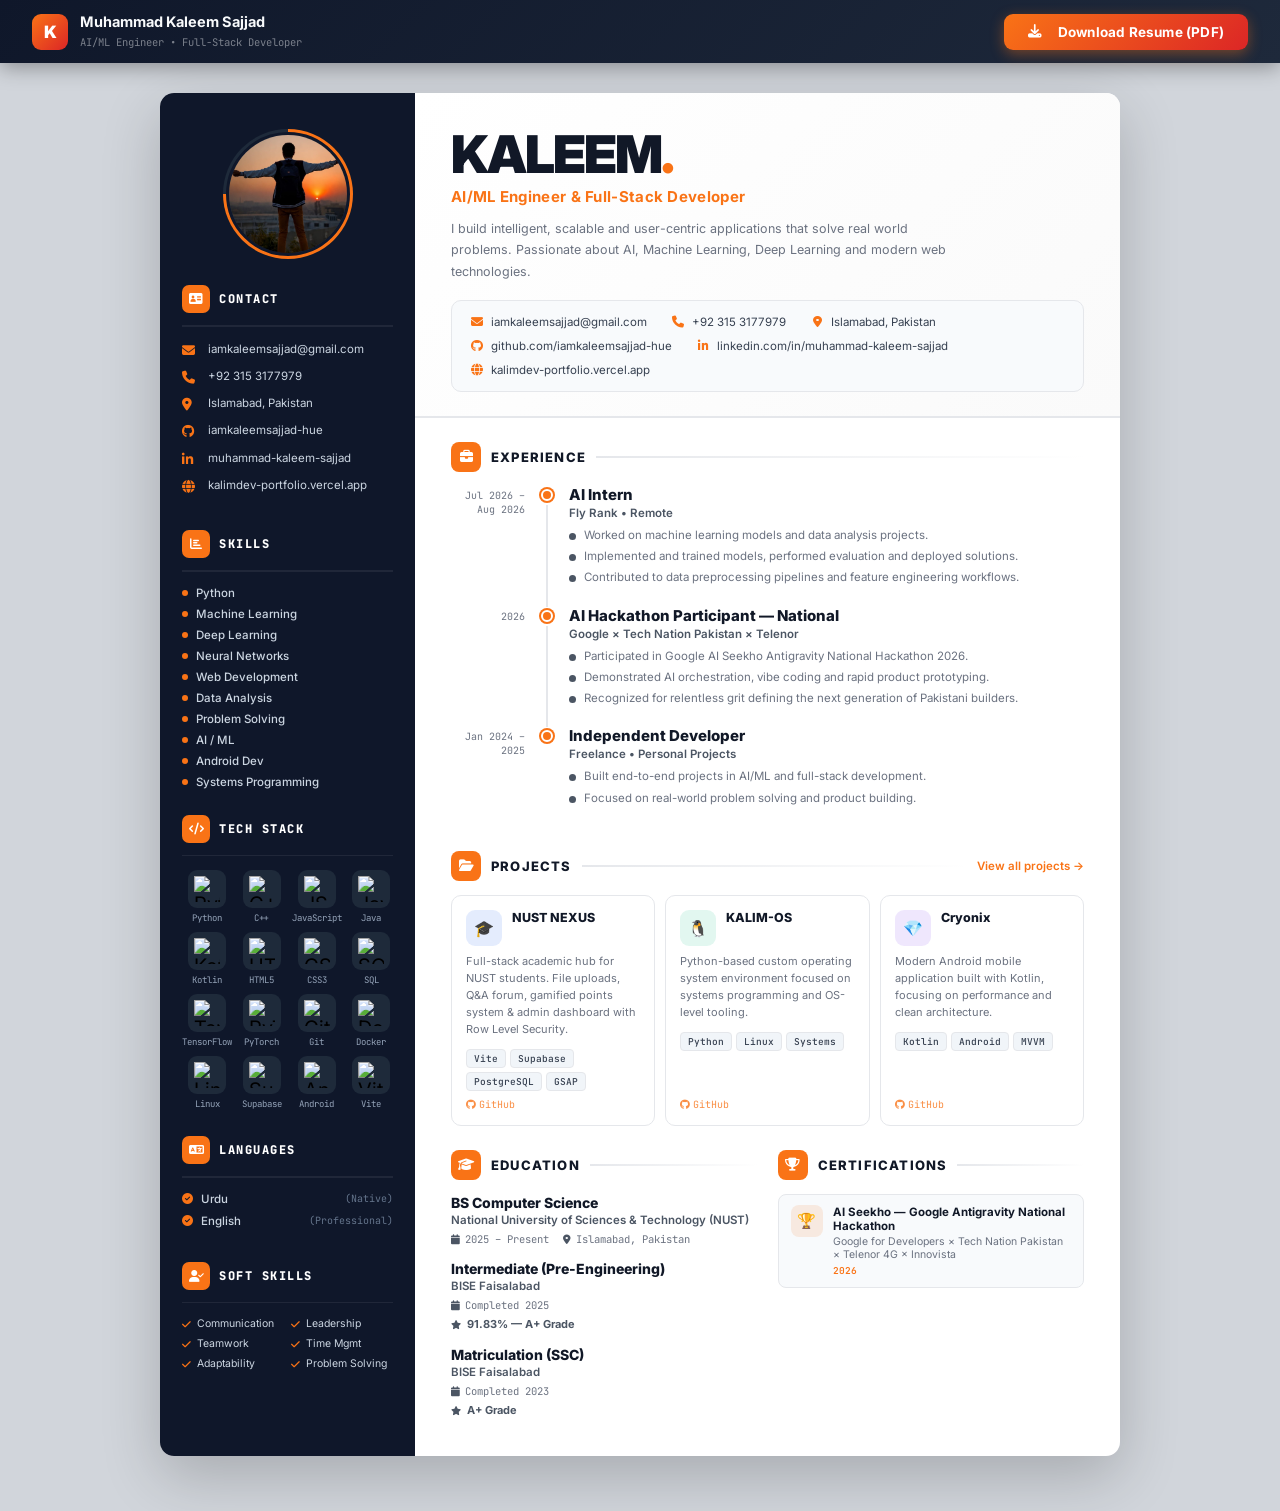
==== resume.html @ e9cd5bc0 "feat: add professional resume page with download, link portfolio buttons to resume.html" ====
<!DOCTYPE html>
<html lang="en">
<head>
  <meta charset="UTF-8"/>
  <meta name="viewport" content="width=device-width,initial-scale=1.0"/>
  <title>Muhammad Kaleem Sajjad — Resume</title>
  <link rel="preconnect" href="https://fonts.googleapis.com"/>
  <link rel="preconnect" href="https://fonts.gstatic.com" crossorigin/>
  <link href="https://fonts.googleapis.com/css2?family=Inter:wght@300;400;500;600;700;800;900&family=JetBrains+Mono:wght@400;500;600&display=swap" rel="stylesheet"/>
  <link rel="stylesheet" href="https://cdnjs.cloudflare.com/ajax/libs/font-awesome/6.5.1/css/all.min.css"/>
  <style>
    :root{
      --orange:#f97316;
      --orange-dark:#ea6c0a;
      --dark:#111827;
      --sidebar:#0f172a;
      --sidebar2:#1e2a3a;
      --white:#ffffff;
      --off:#f8fafc;
      --border:#e5e7eb;
      --text:#374151;
      --muted:#6b7280;
      --light:#9ca3af;
      --fmain:'Inter',sans-serif;
      --fmono:'JetBrains Mono',monospace;
    }
    *,*::before,*::after{box-sizing:border-box;margin:0;padding:0;}
    body{font-family:var(--fmain);background:#d1d5db;min-height:100vh;display:flex;flex-direction:column;align-items:center;}

    /* ── Download Bar ── */
    .dl-bar{
      width:100%;background:linear-gradient(135deg,#0f172a 0%,#1e293b 100%);
      padding:13px 32px;display:flex;align-items:center;justify-content:space-between;
      box-shadow:0 4px 20px rgba(0,0,0,.35);position:sticky;top:0;z-index:200;
    }
    .dl-brand{display:flex;align-items:center;gap:12px;color:#f8fafc;}
    .dl-logo{
      width:36px;height:36px;background:linear-gradient(135deg,var(--orange),#dc2626);
      border-radius:9px;display:flex;align-items:center;justify-content:center;
      font-weight:900;font-size:17px;color:#fff;
    }
    .dl-info span{font-size:14.5px;font-weight:700;display:block;}
    .dl-info small{font-size:10.5px;opacity:.45;font-family:var(--fmono);}
    .btn-dl{
      display:flex;align-items:center;gap:9px;
      background:linear-gradient(135deg,var(--orange),#dc2626);
      color:#fff;border:none;padding:10px 24px;border-radius:9px;font-size:13.5px;
      font-weight:700;font-family:var(--fmain);cursor:pointer;
      box-shadow:0 4px 14px rgba(249,115,22,.4);letter-spacing:.2px;
      transition:all .2s ease;
    }
    .btn-dl:hover{transform:translateY(-2px);box-shadow:0 8px 22px rgba(249,115,22,.5);}

    /* ── Page ── */
    .page{
      width:100%;max-width:960px;margin:30px auto 55px;
      background:var(--white);border-radius:14px;overflow:hidden;
      box-shadow:0 20px 60px rgba(0,0,0,.2);display:flex;min-height:1180px;
    }

    /* ══════════ SIDEBAR ══════════ */
    .sb{
      width:255px;min-width:255px;background:var(--sidebar);
      padding:36px 22px 36px;display:flex;flex-direction:column;gap:26px;
    }

    /* Photo */
    .sb-photo-wrap{display:flex;justify-content:center;}
    .sb-photo-ring{
      width:130px;height:130px;border-radius:50%;padding:3px;
      background:conic-gradient(var(--orange) 0deg 270deg,#1e2a3a 270deg 360deg);
    }
    .sb-photo-inner{
      width:100%;height:100%;border-radius:50%;overflow:hidden;
      background:#1e2a3a;border:3px solid var(--sidebar);
    }
    .sb-photo-inner img{width:100%;height:100%;object-fit:cover;object-position:top center;}

    /* Section header */
    .sb-hdr{
      display:flex;align-items:center;gap:9px;margin-bottom:12px;
    }
    .sb-hdr-icon{
      width:28px;height:28px;background:var(--orange);border-radius:7px;
      display:flex;align-items:center;justify-content:center;
      color:#fff;font-size:12px;flex-shrink:0;
    }
    .sb-hdr-title{
      color:#fff;font-size:12px;font-weight:800;letter-spacing:1.5px;
      text-transform:uppercase;font-family:var(--fmono);
    }
    .sb-divider{height:1.5px;background:rgba(255,255,255,.07);margin-bottom:14px;}

    /* Contact items */
    .sb-ci{display:flex;align-items:flex-start;gap:10px;margin-bottom:10px;}
    .sb-ci-ico{color:var(--orange);font-size:13px;margin-top:1px;width:16px;flex-shrink:0;}
    .sb-ci-text{color:#cbd5e1;font-size:11.5px;line-height:1.5;}
    .sb-ci-text a{color:#cbd5e1;text-decoration:none;}
    .sb-ci-text a:hover{color:var(--orange);}

    /* Skills — plain text, no boxes */
    .sb-skills{display:flex;flex-direction:column;gap:7px;}
    .sb-skill-tag{
      display:flex;align-items:center;gap:8px;
      color:#cbd5e1;font-size:11.5px;font-weight:500;
    }
    .sb-skill-tag::before{
      content:'';
      width:6px;height:6px;border-radius:50%;
      background:var(--orange);flex-shrink:0;
    }

    /* Tech Stack icons */
    .sb-tech-grid{display:grid;grid-template-columns:repeat(4,1fr);gap:8px;}
    .sb-tech-item{display:flex;flex-direction:column;align-items:center;gap:4px;}
    .sb-tech-icon{
      width:38px;height:38px;border-radius:9px;overflow:hidden;
      background:#1e2a3a;display:flex;align-items:center;justify-content:center;font-size:20px;
    }
    .sb-tech-icon img{width:26px;height:26px;object-fit:contain;}
    .sb-tech-label{color:#94a3b8;font-size:9px;font-family:var(--fmono);text-align:center;white-space:nowrap;}

    /* Languages */
    .sb-lang-item{
      display:flex;align-items:center;gap:8px;margin-bottom:8px;
    }
    .sb-lang-check{color:var(--orange);font-size:11px;}
    .sb-lang-name{color:#cbd5e1;font-size:11.5px;font-weight:500;}
    .sb-lang-level{color:#64748b;font-size:10px;margin-left:auto;font-family:var(--fmono);}

    /* Soft skills */
    .sb-soft-grid{display:grid;grid-template-columns:1fr 1fr;gap:7px;}
    .sb-soft-item{display:flex;align-items:center;gap:6px;}
    .sb-soft-check{color:var(--orange);font-size:10px;}
    .sb-soft-label{color:#cbd5e1;font-size:10.5px;}

    /* ══════════ MAIN CONTENT ══════════ */
    .main{flex:1;display:flex;flex-direction:column;padding:0;}

    /* ── Header ── */
    .mhdr{
      padding:36px 36px 24px;border-bottom:2px solid var(--border);
      background:linear-gradient(135deg,#fff 0%,#fafafa 100%);
    }
    .mhdr-name{
      font-size:52px;font-weight:900;color:var(--dark);
      letter-spacing:-2px;line-height:1;text-transform:uppercase;
    }
    .mhdr-name span{color:var(--orange);}
    .mhdr-role{
      font-size:15px;font-weight:700;color:var(--orange);
      margin-top:6px;letter-spacing:.3px;
    }
    .mhdr-bio{
      font-size:12.5px;color:var(--muted);line-height:1.7;
      margin-top:12px;max-width:520px;
    }
    .mhdr-contacts{
      display:flex;flex-wrap:wrap;gap:10px 24px;margin-top:18px;
      padding:14px 18px;background:#f8fafc;border-radius:10px;
      border:1px solid var(--border);
    }
    .mhdr-ci{display:flex;align-items:center;gap:7px;font-size:11.5px;color:var(--text);}
    .mhdr-ci i{color:var(--orange);font-size:12px;width:14px;text-align:center;}
    .mhdr-ci a{color:var(--text);text-decoration:none;}
    .mhdr-ci a:hover{color:var(--orange);}

    /* ── Sections ── */
    .mbody{padding:24px 36px;display:flex;flex-direction:column;gap:24px;}

    /* Section header */
    .sec-hdr{display:flex;align-items:center;gap:10px;margin-bottom:14px;}
    .sec-hdr-icon{
      width:30px;height:30px;background:var(--orange);border-radius:8px;
      display:flex;align-items:center;justify-content:center;color:#fff;font-size:13px;flex-shrink:0;
    }
    .sec-hdr-title{font-size:13px;font-weight:800;color:var(--dark);letter-spacing:1.2px;text-transform:uppercase;}
    .sec-hdr-line{flex:1;height:1.5px;background:linear-gradient(90deg,var(--border),transparent);}

    /* ── Experience Timeline ── */
    .timeline{display:flex;flex-direction:column;gap:0;position:relative;}
    .tl-item{display:flex;gap:0;position:relative;}
    .tl-left{
      width:90px;min-width:90px;text-align:right;padding-right:16px;
      font-size:10px;color:var(--muted);font-family:var(--fmono);line-height:1.4;
      padding-top:3px;
    }
    .tl-center{display:flex;flex-direction:column;align-items:center;padding-right:16px;}
    .tl-dot{
      width:12px;height:12px;border-radius:50%;background:var(--orange);
      border:2px solid #fff;box-shadow:0 0 0 2px var(--orange);flex-shrink:0;margin-top:3px;
    }
    .tl-line{flex:1;width:2px;background:#e5e7eb;margin-top:4px;}
    .tl-item:last-child .tl-line{display:none;}
    .tl-right{flex:1;padding-bottom:20px;}
    .tl-role{font-size:15px;font-weight:800;color:var(--dark);line-height:1.2;}
    .tl-company{font-size:11.5px;font-weight:600;color:#4b5563;margin-top:2px;}
    .tl-bullets{list-style:none;margin-top:7px;display:flex;flex-direction:column;gap:4px;}
    .tl-bullets li{
      font-size:11.5px;color:var(--muted);padding-left:15px;position:relative;line-height:1.5;
    }
    .tl-bullets li::before{
      content:'';position:absolute;left:0;top:6px;
      width:7px;height:7px;border-radius:50%;background:#4b5563;
    }

    /* ── Projects ── */
    .proj-grid{display:grid;grid-template-columns:repeat(3,1fr);gap:10px;}
    .proj-card{
      border:1px solid var(--border);border-radius:10px;padding:14px;
      display:flex;flex-direction:column;gap:7px;
      transition:border-color .2s,box-shadow .2s;
    }
    .proj-card:hover{border-color:var(--orange);box-shadow:0 4px 16px rgba(249,115,22,.12);}
    .proj-card-top{display:flex;align-items:flex-start;gap:10px;}
    .proj-icon{
      width:36px;height:36px;border-radius:9px;
      display:flex;align-items:center;justify-content:center;
      font-size:16px;flex-shrink:0;
    }
    .proj-name{font-size:12.5px;font-weight:800;color:var(--dark);line-height:1.3;}
    .proj-desc{font-size:11px;color:var(--muted);line-height:1.55;}
    .proj-stk{display:flex;flex-wrap:wrap;gap:4px;margin-top:4px;}
    .proj-tag{
      font-size:9.5px;padding:2px 7px;border-radius:4px;
      font-family:var(--fmono);font-weight:500;
      background:#f1f5f9;color:var(--text);border:1px solid var(--border);
    }
    .proj-link{
      font-size:10px;color:var(--orange);text-decoration:none;
      font-family:var(--fmono);display:flex;align-items:center;gap:3px;
      margin-top:auto;opacity:.8;
    }
    .proj-link:hover{opacity:1;}

    /* ── Bottom two columns ── */
    .bottom-cols{display:grid;grid-template-columns:1fr 1fr;gap:20px;}

    /* Education */
    .edu-item{margin-bottom:14px;}
    .edu-deg{font-size:14px;font-weight:800;color:var(--dark);}
    .edu-school{font-size:11.5px;font-weight:600;color:#4b5563;margin-top:2px;}
    .edu-meta{display:flex;align-items:center;gap:14px;margin-top:5px;}
    .edu-meta-item{display:flex;align-items:center;gap:5px;font-size:10.5px;color:var(--muted);font-family:var(--fmono);}
    .edu-meta-item i{font-size:10px;color:#4b5563;}
    .edu-grade{
      display:inline-flex;align-items:center;gap:6px;
      color:#4b5563;font-size:11px;font-weight:700;margin-top:5px;
    }

    /* Certifications */
    .cert-item{
      display:flex;align-items:flex-start;gap:10px;margin-bottom:12px;
      padding:10px 12px;background:var(--off);border-radius:8px;
      border:1px solid var(--border);
    }
    .cert-icon{
      width:32px;height:32px;border-radius:8px;
      display:flex;align-items:center;justify-content:center;
      font-size:15px;flex-shrink:0;
    }
    .cert-title{font-size:11.5px;font-weight:700;color:var(--dark);}
    .cert-issuer{font-size:10.5px;color:var(--muted);margin-top:2px;}
    .cert-year{font-size:9.5px;color:var(--orange);font-family:var(--fmono);font-weight:600;margin-top:3px;}

    /* ── View All link ── */
    .view-all{
      font-size:11.5px;color:var(--orange);text-decoration:none;
      font-weight:600;display:flex;align-items:center;gap:5px;
      margin-left:auto;
    }
    .view-all:hover{text-decoration:underline;}

    /* ── Print ── */
    @media print{
      @page{size:A4;margin:0;}
      body{background:#fff;-webkit-print-color-adjust:exact;print-color-adjust:exact;}
      .dl-bar{display:none!important;}
      .page{margin:0;border-radius:0;box-shadow:none;max-width:100%;width:100%;min-height:100vh;}
    }

    /* ── Responsive ── */
    @media(max-width:720px){
      .page{flex-direction:column;margin:0;border-radius:0;}
      .sb{width:100%;min-width:0;}
      .proj-grid{grid-template-columns:1fr;}
      .bottom-cols{grid-template-columns:1fr;}
      .mhdr-name{font-size:36px;}
    }
  </style>
</head>
<body>

<!-- Download Bar -->
<div class="dl-bar">
  <div class="dl-brand">
    <div class="dl-logo">K</div>
    <div class="dl-info">
      <span>Muhammad Kaleem Sajjad</span>
      <small>AI/ML Engineer &bull; Full-Stack Developer</small>
    </div>
  </div>
  <button class="btn-dl" onclick="window.print()">
    <i class="fa-solid fa-download"></i>&nbsp; Download Resume (PDF)
  </button>
</div>

<!-- Resume Page -->
<div class="page">

  <!-- ══════════ SIDEBAR ══════════ -->
  <aside class="sb">

    <!-- Photo -->
    <div class="sb-photo-wrap">
      <div class="sb-photo-ring">
        <div class="sb-photo-inner">
          <img src="resume pic.jpeg" alt="Muhammad Kaleem Sajjad"
            onerror="this.style.display='none';" />
        </div>
      </div>
    </div>

    <!-- Contact -->
    <div>
      <div class="sb-hdr">
        <div class="sb-hdr-icon"><i class="fa-solid fa-address-card"></i></div>
        <div class="sb-hdr-title">Contact</div>
      </div>
      <div class="sb-divider"></div>
      <div class="sb-ci">
        <div class="sb-ci-ico"><i class="fa-solid fa-envelope"></i></div>
        <div class="sb-ci-text"><a href="mailto:iamkaleemsajjad@gmail.com">iamkaleemsajjad@gmail.com</a></div>
      </div>
      <div class="sb-ci">
        <div class="sb-ci-ico"><i class="fa-solid fa-phone"></i></div>
        <div class="sb-ci-text">+92 315 3177979</div>
      </div>
      <div class="sb-ci">
        <div class="sb-ci-ico"><i class="fa-solid fa-location-dot"></i></div>
        <div class="sb-ci-text">Islamabad, Pakistan</div>
      </div>
      <div class="sb-ci">
        <div class="sb-ci-ico"><i class="fa-brands fa-github"></i></div>
        <div class="sb-ci-text"><a href="https://github.com/iamkaleemsajjad-hue" target="_blank">iamkaleemsajjad-hue</a></div>
      </div>
      <div class="sb-ci">
        <div class="sb-ci-ico"><i class="fa-brands fa-linkedin-in"></i></div>
        <div class="sb-ci-text"><a href="https://www.linkedin.com/in/muhammad-kaleem-sajjad-42b175386" target="_blank">muhammad-kaleem-sajjad</a></div>
      </div>
      <div class="sb-ci">
        <div class="sb-ci-ico"><i class="fa-solid fa-globe"></i></div>
        <div class="sb-ci-text"><a href="https://kalimdev-portfolio.vercel.app/" target="_blank">kalimdev-portfolio.vercel.app</a></div>
      </div>
    </div>

    <!-- Skills -->
    <div>
      <div class="sb-hdr">
        <div class="sb-hdr-icon"><i class="fa-solid fa-chart-bar"></i></div>
        <div class="sb-hdr-title">Skills</div>
      </div>
      <div class="sb-divider"></div>
      <div class="sb-skills">
        <span class="sb-skill-tag">Python</span>
        <span class="sb-skill-tag">Machine Learning</span>
        <span class="sb-skill-tag">Deep Learning</span>
        <span class="sb-skill-tag">Neural Networks</span>
        <span class="sb-skill-tag">Web Development</span>
        <span class="sb-skill-tag">Data Analysis</span>
        <span class="sb-skill-tag">Problem Solving</span>
        <span class="sb-skill-tag">AI / ML</span>
        <span class="sb-skill-tag">Android Dev</span>
        <span class="sb-skill-tag">Systems Programming</span>
      </div>
    </div>

    <!-- Tech Stack -->
    <div>
      <div class="sb-hdr">
        <div class="sb-hdr-icon"><i class="fa-solid fa-code"></i></div>
        <div class="sb-hdr-title">Tech Stack</div>
      </div>
      <div class="sb-divider"></div>
      <div class="sb-tech-grid">
        <div class="sb-tech-item">
          <div class="sb-tech-icon"><img src="https://cdn.jsdelivr.net/gh/devicons/devicon/icons/python/python-original.svg" alt="Python"/></div>
          <div class="sb-tech-label">Python</div>
        </div>
        <div class="sb-tech-item">
          <div class="sb-tech-icon"><img src="https://cdn.jsdelivr.net/gh/devicons/devicon/icons/cplusplus/cplusplus-original.svg" alt="C++"/></div>
          <div class="sb-tech-label">C++</div>
        </div>
        <div class="sb-tech-item">
          <div class="sb-tech-icon"><img src="https://cdn.jsdelivr.net/gh/devicons/devicon/icons/javascript/javascript-original.svg" alt="JS"/></div>
          <div class="sb-tech-label">JavaScript</div>
        </div>
        <div class="sb-tech-item">
          <div class="sb-tech-icon"><img src="https://cdn.jsdelivr.net/gh/devicons/devicon/icons/java/java-original.svg" alt="Java"/></div>
          <div class="sb-tech-label">Java</div>
        </div>
        <div class="sb-tech-item">
          <div class="sb-tech-icon"><img src="https://cdn.jsdelivr.net/gh/devicons/devicon/icons/kotlin/kotlin-original.svg" alt="Kotlin"/></div>
          <div class="sb-tech-label">Kotlin</div>
        </div>
        <div class="sb-tech-item">
          <div class="sb-tech-icon"><img src="https://cdn.jsdelivr.net/gh/devicons/devicon/icons/html5/html5-original.svg" alt="HTML5"/></div>
          <div class="sb-tech-label">HTML5</div>
        </div>
        <div class="sb-tech-item">
          <div class="sb-tech-icon"><img src="https://cdn.jsdelivr.net/gh/devicons/devicon/icons/css3/css3-original.svg" alt="CSS3"/></div>
          <div class="sb-tech-label">CSS3</div>
        </div>
        <div class="sb-tech-item">
          <div class="sb-tech-icon"><img src="https://cdn.jsdelivr.net/gh/devicons/devicon/icons/postgresql/postgresql-original.svg" alt="SQL"/></div>
          <div class="sb-tech-label">SQL</div>
        </div>
        <div class="sb-tech-item">
          <div class="sb-tech-icon"><img src="https://cdn.jsdelivr.net/gh/devicons/devicon/icons/tensorflow/tensorflow-original.svg" alt="TensorFlow"/></div>
          <div class="sb-tech-label">TensorFlow</div>
        </div>
        <div class="sb-tech-item">
          <div class="sb-tech-icon"><img src="https://cdn.jsdelivr.net/gh/devicons/devicon/icons/pytorch/pytorch-original.svg" alt="PyTorch"/></div>
          <div class="sb-tech-label">PyTorch</div>
        </div>
        <div class="sb-tech-item">
          <div class="sb-tech-icon"><img src="https://cdn.jsdelivr.net/gh/devicons/devicon/icons/git/git-original.svg" alt="Git"/></div>
          <div class="sb-tech-label">Git</div>
        </div>
        <div class="sb-tech-item">
          <div class="sb-tech-icon"><img src="https://cdn.jsdelivr.net/gh/devicons/devicon/icons/docker/docker-original.svg" alt="Docker"/></div>
          <div class="sb-tech-label">Docker</div>
        </div>
        <div class="sb-tech-item">
          <div class="sb-tech-icon"><img src="https://cdn.jsdelivr.net/gh/devicons/devicon/icons/linux/linux-original.svg" alt="Linux"/></div>
          <div class="sb-tech-label">Linux</div>
        </div>
        <div class="sb-tech-item">
          <div class="sb-tech-icon"><img src="https://cdn.jsdelivr.net/gh/devicons/devicon/icons/supabase/supabase-original.svg" alt="Supabase"/></div>
          <div class="sb-tech-label">Supabase</div>
        </div>
        <div class="sb-tech-item">
          <div class="sb-tech-icon"><img src="https://cdn.jsdelivr.net/gh/devicons/devicon/icons/android/android-original.svg" alt="Android"/></div>
          <div class="sb-tech-label">Android</div>
        </div>
        <div class="sb-tech-item">
          <div class="sb-tech-icon"><img src="https://cdn.jsdelivr.net/gh/devicons/devicon/icons/vitejs/vitejs-original.svg" alt="Vite"/></div>
          <div class="sb-tech-label">Vite</div>
        </div>
      </div>
    </div>

    <!-- Languages -->
    <div>
      <div class="sb-hdr">
        <div class="sb-hdr-icon"><i class="fa-solid fa-language"></i></div>
        <div class="sb-hdr-title">Languages</div>
      </div>
      <div class="sb-divider"></div>
      <div class="sb-lang-item">
        <span class="sb-lang-check"><i class="fa-solid fa-circle-check"></i></span>
        <span class="sb-lang-name">Urdu</span>
        <span class="sb-lang-level">(Native)</span>
      </div>
      <div class="sb-lang-item">
        <span class="sb-lang-check"><i class="fa-solid fa-circle-check"></i></span>
        <span class="sb-lang-name">English</span>
        <span class="sb-lang-level">(Professional)</span>
      </div>
    </div>

    <!-- Soft Skills -->
    <div>
      <div class="sb-hdr">
        <div class="sb-hdr-icon"><i class="fa-solid fa-user-check"></i></div>
        <div class="sb-hdr-title">Soft Skills</div>
      </div>
      <div class="sb-divider"></div>
      <div class="sb-soft-grid">
        <div class="sb-soft-item">
          <span class="sb-soft-check"><i class="fa-solid fa-check"></i></span>
          <span class="sb-soft-label">Communication</span>
        </div>
        <div class="sb-soft-item">
          <span class="sb-soft-check"><i class="fa-solid fa-check"></i></span>
          <span class="sb-soft-label">Leadership</span>
        </div>
        <div class="sb-soft-item">
          <span class="sb-soft-check"><i class="fa-solid fa-check"></i></span>
          <span class="sb-soft-label">Teamwork</span>
        </div>
        <div class="sb-soft-item">
          <span class="sb-soft-check"><i class="fa-solid fa-check"></i></span>
          <span class="sb-soft-label">Time Mgmt</span>
        </div>
        <div class="sb-soft-item">
          <span class="sb-soft-check"><i class="fa-solid fa-check"></i></span>
          <span class="sb-soft-label">Adaptability</span>
        </div>
        <div class="sb-soft-item">
          <span class="sb-soft-check"><i class="fa-solid fa-check"></i></span>
          <span class="sb-soft-label">Problem Solving</span>
        </div>
      </div>
    </div>

  </aside>

  <!-- ══════════ MAIN CONTENT ══════════ -->
  <main class="main">

    <!-- Header -->
    <div class="mhdr">
      <div class="mhdr-name">KALEEM<span>.</span></div>
      <div class="mhdr-role">AI/ML Engineer &amp; Full-Stack Developer</div>
      <p class="mhdr-bio">
        I build intelligent, scalable and user-centric applications that solve real world problems.
        Passionate about AI, Machine Learning, Deep Learning and modern web technologies.
      </p>
      <div class="mhdr-contacts">
        <div class="mhdr-ci"><i class="fa-solid fa-envelope"></i><a href="mailto:iamkaleemsajjad@gmail.com">iamkaleemsajjad@gmail.com</a></div>
        <div class="mhdr-ci"><i class="fa-solid fa-phone"></i><span>+92 315 3177979</span></div>
        <div class="mhdr-ci"><i class="fa-solid fa-location-dot"></i><span>Islamabad, Pakistan</span></div>
        <div class="mhdr-ci"><i class="fa-brands fa-github"></i><a href="https://github.com/iamkaleemsajjad-hue" target="_blank">github.com/iamkaleemsajjad-hue</a></div>
        <div class="mhdr-ci"><i class="fa-brands fa-linkedin-in"></i><a href="https://www.linkedin.com/in/muhammad-kaleem-sajjad-42b175386" target="_blank">linkedin.com/in/muhammad-kaleem-sajjad</a></div>
        <div class="mhdr-ci"><i class="fa-solid fa-globe"></i><a href="https://kalimdev-portfolio.vercel.app/" target="_blank">kalimdev-portfolio.vercel.app</a></div>
      </div>
    </div>

    <!-- Body -->
    <div class="mbody">

      <!-- Experience -->
      <div>
        <div class="sec-hdr">
          <div class="sec-hdr-icon"><i class="fa-solid fa-briefcase"></i></div>
          <div class="sec-hdr-title">Experience</div>
          <div class="sec-hdr-line"></div>
        </div>

        <div class="timeline">

          <!-- Fly Rank -->
          <div class="tl-item">
            <div class="tl-left">Jul 2026&nbsp;&ndash;<br>Aug 2026</div>
            <div class="tl-center">
              <div class="tl-dot"></div>
              <div class="tl-line"></div>
            </div>
            <div class="tl-right">
              <div class="tl-role">AI Intern</div>
              <div class="tl-company">Fly Rank &bull; Remote</div>
              <ul class="tl-bullets">
                <li>Worked on machine learning models and data analysis projects.</li>
                <li>Implemented and trained models, performed evaluation and deployed solutions.</li>
                <li>Contributed to data preprocessing pipelines and feature engineering workflows.</li>
              </ul>
            </div>
          </div>

          <!-- Google Hackathon -->
          <div class="tl-item">
            <div class="tl-left">2026</div>
            <div class="tl-center">
              <div class="tl-dot"></div>
              <div class="tl-line"></div>
            </div>
            <div class="tl-right">
              <div class="tl-role">AI Hackathon Participant &mdash; National</div>
              <div class="tl-company">Google &times; Tech Nation Pakistan &times; Telenor</div>
              <ul class="tl-bullets">
                <li>Participated in Google AI Seekho Antigravity National Hackathon 2026.</li>
                <li>Demonstrated AI orchestration, vibe coding and rapid product prototyping.</li>
                <li>Recognized for relentless grit defining the next generation of Pakistani builders.</li>
              </ul>
            </div>
          </div>

          <!-- Independent Developer -->
          <div class="tl-item">
            <div class="tl-left">Jan 2024&nbsp;&ndash;<br>2025</div>
            <div class="tl-center">
              <div class="tl-dot"></div>
              <div class="tl-line"></div>
            </div>
            <div class="tl-right">
              <div class="tl-role">Independent Developer</div>
              <div class="tl-company">Freelance &bull; Personal Projects</div>
              <ul class="tl-bullets">
                <li>Built end-to-end projects in AI/ML and full-stack development.</li>
                <li>Focused on real-world problem solving and product building.</li>
              </ul>
            </div>
          </div>

        </div>
      </div>

      <!-- Projects -->
      <div>
        <div class="sec-hdr">
          <div class="sec-hdr-icon"><i class="fa-solid fa-folder-open"></i></div>
          <div class="sec-hdr-title">Projects</div>
          <div class="sec-hdr-line"></div>
          <a href="https://github.com/iamkaleemsajjad-hue" target="_blank" class="view-all">View all projects &rarr;</a>
        </div>

        <div class="proj-grid">

          <div class="proj-card">
            <div class="proj-card-top">
              <div class="proj-icon" style="background:rgba(37,99,235,.12);color:#2563eb;">&#127891;</div>
              <div class="proj-name">NUST NEXUS</div>
            </div>
            <div class="proj-desc">Full-stack academic hub for NUST students. File uploads, Q&amp;A forum, gamified points system &amp; admin dashboard with Row Level Security.</div>
            <div class="proj-stk">
              <span class="proj-tag">Vite</span><span class="proj-tag">Supabase</span><span class="proj-tag">PostgreSQL</span><span class="proj-tag">GSAP</span>
            </div>
            <a href="https://github.com/iamkaleemsajjad-hue/NUST-NEXUS" target="_blank" class="proj-link"><i class="fa-brands fa-github"></i> GitHub</a>
          </div>

          <div class="proj-card">
            <div class="proj-card-top">
              <div class="proj-icon" style="background:rgba(16,185,129,.12);color:#10b981;">&#128039;</div>
              <div class="proj-name">KALIM-OS</div>
            </div>
            <div class="proj-desc">Python-based custom operating system environment focused on systems programming and OS-level tooling.</div>
            <div class="proj-stk">
              <span class="proj-tag">Python</span><span class="proj-tag">Linux</span><span class="proj-tag">Systems</span>
            </div>
            <a href="https://github.com/iamkaleemsajjad-hue/KALIM-OS" target="_blank" class="proj-link"><i class="fa-brands fa-github"></i> GitHub</a>
          </div>

          <div class="proj-card">
            <div class="proj-card-top">
              <div class="proj-icon" style="background:rgba(124,58,237,.12);color:#7c3aed;">&#128142;</div>
              <div class="proj-name">Cryonix</div>
            </div>
            <div class="proj-desc">Modern Android mobile application built with Kotlin, focusing on performance and clean architecture.</div>
            <div class="proj-stk">
              <span class="proj-tag">Kotlin</span><span class="proj-tag">Android</span><span class="proj-tag">MVVM</span>
            </div>
            <a href="https://github.com/iamkaleemsajjad-hue/cryonix" target="_blank" class="proj-link"><i class="fa-brands fa-github"></i> GitHub</a>
          </div>

        </div>
      </div>

      <!-- Education + Certifications -->
      <div class="bottom-cols">

        <!-- Education -->
        <div>
          <div class="sec-hdr">
            <div class="sec-hdr-icon"><i class="fa-solid fa-graduation-cap"></i></div>
            <div class="sec-hdr-title">Education</div>
            <div class="sec-hdr-line"></div>
          </div>

          <div class="edu-item">
            <div class="edu-deg">BS Computer Science</div>
            <div class="edu-school">National University of Sciences &amp; Technology (NUST)</div>
            <div class="edu-meta">
              <div class="edu-meta-item"><i class="fa-solid fa-calendar"></i> 2025 &ndash; Present</div>
              <div class="edu-meta-item"><i class="fa-solid fa-location-dot"></i> Islamabad, Pakistan</div>
            </div>
          </div>

          <div class="edu-item">
            <div class="edu-deg">Intermediate (Pre-Engineering)</div>
            <div class="edu-school">BISE Faisalabad</div>
            <div class="edu-meta">
              <div class="edu-meta-item"><i class="fa-solid fa-calendar"></i> Completed 2025</div>
            </div>
            <div class="edu-grade"><i class="fa-solid fa-star" style="font-size:9px;"></i> 91.83% &mdash; A+ Grade</div>
          </div>

          <div class="edu-item">
            <div class="edu-deg">Matriculation (SSC)</div>
            <div class="edu-school">BISE Faisalabad</div>
            <div class="edu-meta">
              <div class="edu-meta-item"><i class="fa-solid fa-calendar"></i> Completed 2023</div>
            </div>
            <div class="edu-grade"><i class="fa-solid fa-star" style="font-size:9px;"></i> A+ Grade</div>
          </div>
        </div>

        <!-- Certifications -->
        <div>
          <div class="sec-hdr">
            <div class="sec-hdr-icon"><i class="fa-solid fa-trophy"></i></div>
            <div class="sec-hdr-title">Certifications</div>
            <div class="sec-hdr-line"></div>
          </div>

          <div class="cert-item">
            <div class="cert-icon" style="background:rgba(249,115,22,.12);color:var(--orange);">&#127942;</div>
            <div>
              <div class="cert-title">AI Seekho &mdash; Google Antigravity National Hackathon</div>
              <div class="cert-issuer">Google for Developers &times; Tech Nation Pakistan &times; Telenor 4G &times; Innovista</div>
              <div class="cert-year">2026</div>
            </div>
          </div>

        </div>

      </div>

    </div>
  </main>

</div>
</body>
</html>
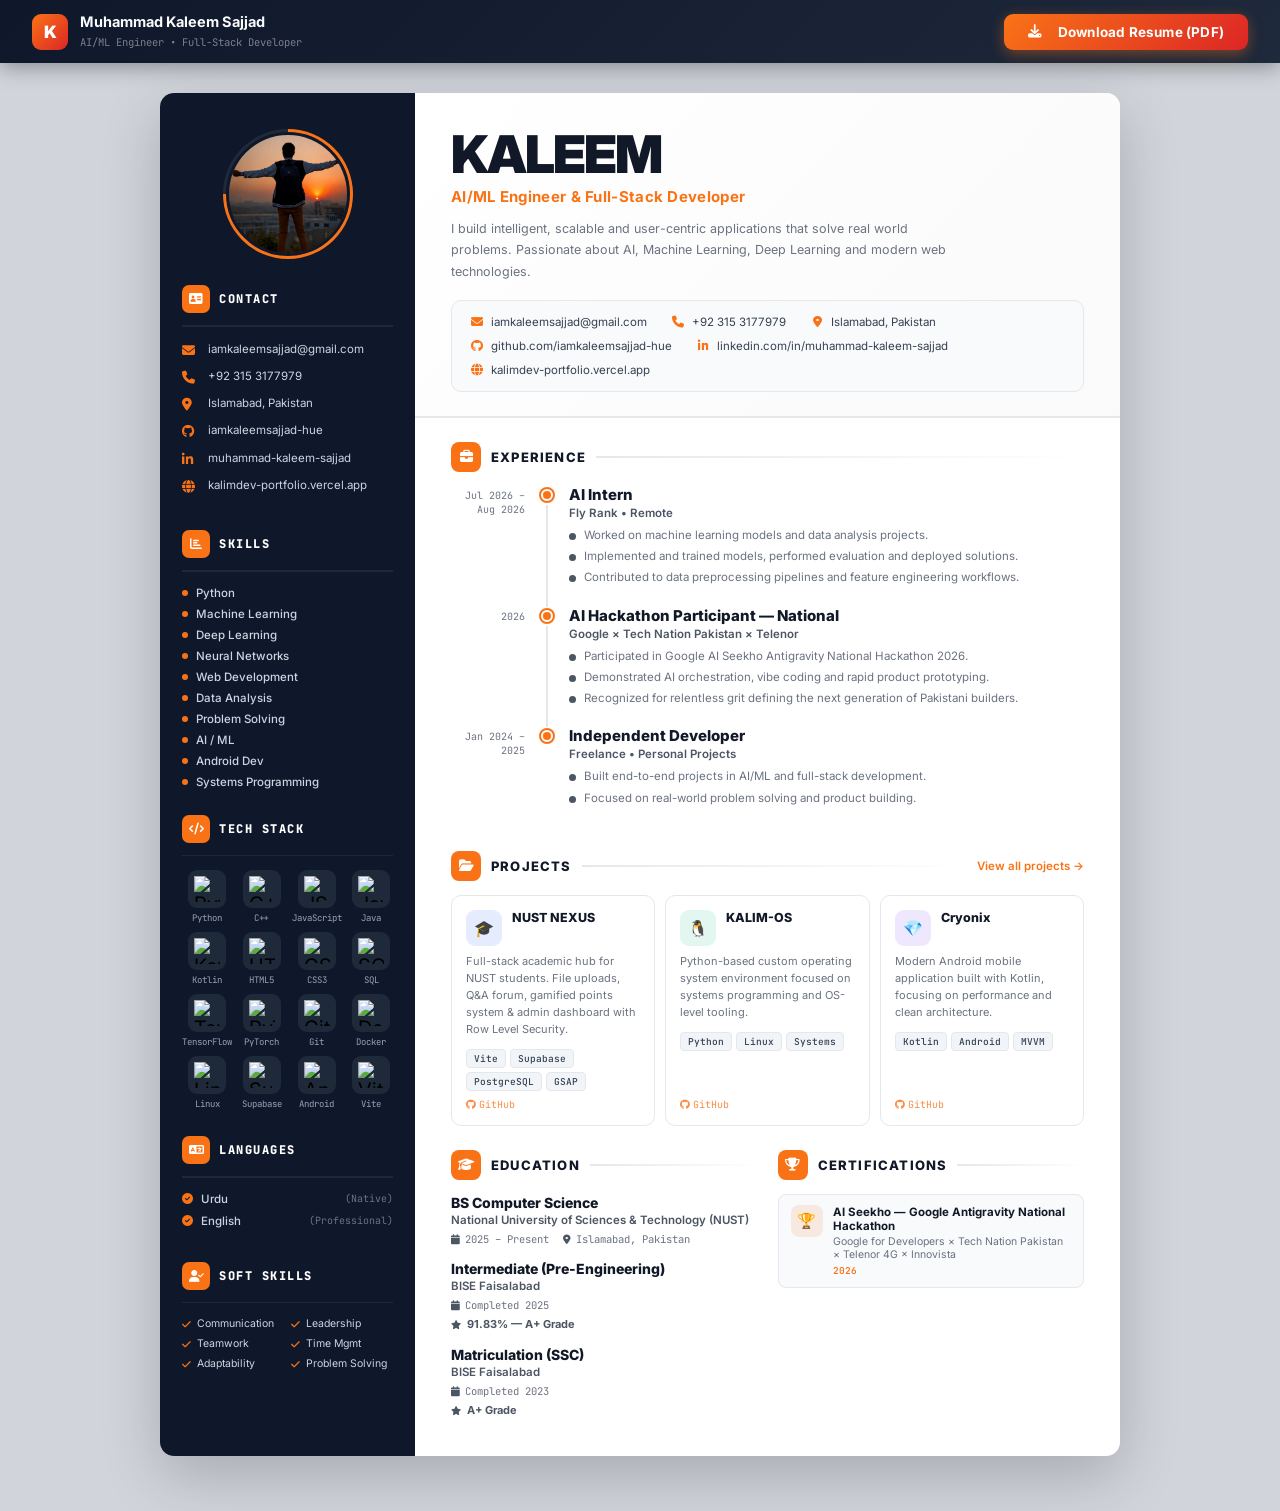
==== commit 3b492d53: "style: remove orange dot after Kaleem in portfolio hero and resume header" ====
--- a/resume.html
+++ b/resume.html
@@ -273,10 +273,83 @@
 
     /* ── Print ── */
     @media print{
-      @page{size:A4;margin:0;}
-      body{background:#fff;-webkit-print-color-adjust:exact;print-color-adjust:exact;}
+      @page{size:A4 portrait;margin:0;}
+      body{
+        background:#fff;
+        -webkit-print-color-adjust:exact;
+        print-color-adjust:exact;
+        margin:0;padding:0;width:210mm;height:297mm;
+      }
       .dl-bar{display:none!important;}
-      .page{margin:0;border-radius:0;box-shadow:none;max-width:100%;width:100%;min-height:100vh;}
+      /* Page fills exactly A4 */
+      .page{
+        margin:0!important;border-radius:0!important;box-shadow:none!important;
+        width:210mm!important;max-width:210mm!important;
+        height:297mm!important;min-height:297mm!important;
+        overflow:hidden!important;display:flex!important;
+      }
+      /* Sidebar stretches full page height */
+      .sb{
+        height:297mm!important;min-height:297mm!important;overflow:hidden;
+        padding:26px 20px 20px!important;gap:18px!important;
+        width:240px!important;min-width:240px!important;
+      }
+      .sb-photo-ring{width:96px;height:96px;}
+      .sb-hdr{margin-bottom:6px;}
+      .sb-divider{margin-bottom:9px;}
+      .sb-ci{margin-bottom:7px;}
+      .sb-ci-text{font-size:10.5px;}
+      .sb-tech-grid{grid-template-columns:repeat(5,1fr);gap:6px;}
+      .sb-tech-icon{width:32px;height:32px;}
+      .sb-tech-icon img{width:22px;height:22px;}
+      .sb-tech-label{font-size:8px;}
+      .sb-lang-item{margin-bottom:5px;}
+      .sb-soft-grid{gap:6px;}
+      .sb-soft-label{font-size:10px;}
+      /* Main fills remaining height */
+      .main{
+        flex:1!important;height:297mm!important;
+        overflow:hidden!important;
+      }
+      /* Header */
+      .mhdr{padding:24px 28px 14px!important;}
+      .mhdr-name{font-size:40px!important;}
+      .mhdr-role{font-size:12.5px!important;margin-top:4px!important;}
+      .mhdr-bio{font-size:11px!important;margin-top:8px!important;line-height:1.55!important;}
+      .mhdr-contacts{margin-top:10px!important;padding:10px 14px!important;gap:6px 16px!important;}
+      .mhdr-ci{font-size:10px!important;}
+      /* Body */
+      .mbody{padding:14px 28px!important;gap:14px!important;}
+      .sec-hdr{margin-bottom:8px!important;}
+      .sec-hdr-icon{width:26px!important;height:26px!important;font-size:11px!important;}
+      .sec-hdr-title{font-size:11px!important;}
+      /* Timeline */
+      .tl-left{width:72px!important;min-width:72px!important;font-size:9px!important;}
+      .tl-role{font-size:13px!important;}
+      .tl-company{font-size:10px!important;}
+      .tl-bullets li{font-size:10.5px!important;line-height:1.4!important;}
+      .tl-right{padding-bottom:11px!important;}
+      .tl-dot{width:10px!important;height:10px!important;}
+      /* Projects */
+      .proj-grid{gap:8px!important;}
+      .proj-card{padding:11px!important;}
+      .proj-name{font-size:11.5px!important;}
+      .proj-desc{font-size:10px!important;line-height:1.45!important;}
+      .proj-tag{font-size:8.5px!important;}
+      .proj-icon{width:30px!important;height:30px!important;font-size:14px!important;}
+      /* Education */
+      .bottom-cols{gap:16px!important;}
+      .edu-deg{font-size:12.5px!important;}
+      .edu-school{font-size:10px!important;}
+      .edu-meta-item{font-size:9.5px!important;}
+      .edu-grade{font-size:10px!important;}
+      .edu-item{margin-bottom:10px!important;}
+      /* Cert */
+      .cert-item{padding:8px 10px!important;margin-bottom:8px!important;}
+      .cert-icon{width:28px!important;height:28px!important;font-size:13px!important;}
+      .cert-title{font-size:10.5px!important;}
+      .cert-issuer{font-size:9.5px!important;}
+      .cert-year{font-size:9px!important;}
     }
 
     /* ── Responsive ── */
@@ -511,7 +584,7 @@
 
     <!-- Header -->
     <div class="mhdr">
-      <div class="mhdr-name">KALEEM<span>.</span></div>
+      <div class="mhdr-name">KALEEM</div>
       <div class="mhdr-role">AI/ML Engineer &amp; Full-Stack Developer</div>
       <p class="mhdr-bio">
         I build intelligent, scalable and user-centric applications that solve real world problems.
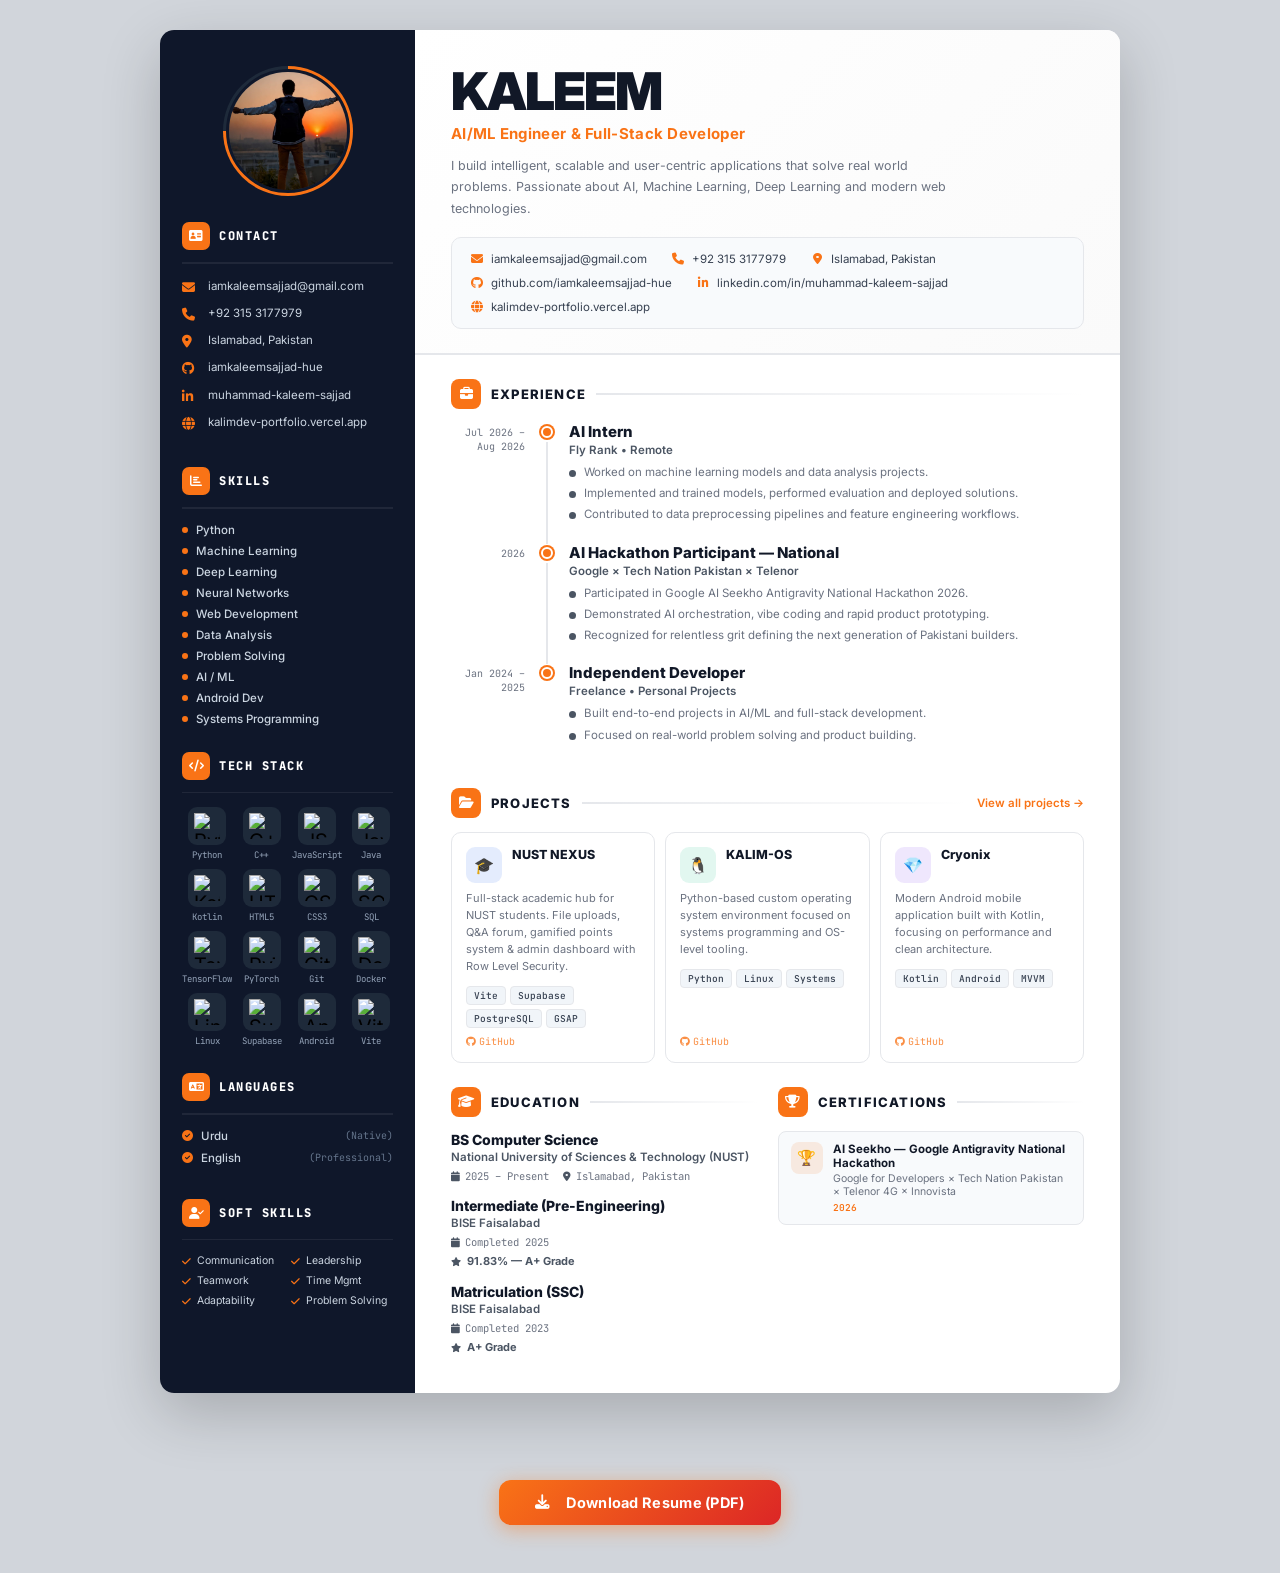
==== commit 5aef2fab: "Update resume download button placement" ====
--- a/resume.html
+++ b/resume.html
@@ -27,29 +27,19 @@
     *,*::before,*::after{box-sizing:border-box;margin:0;padding:0;}
     body{font-family:var(--fmain);background:#d1d5db;min-height:100vh;display:flex;flex-direction:column;align-items:center;}
 
-    /* ── Download Bar ── */
-    .dl-bar{
-      width:100%;background:linear-gradient(135deg,#0f172a 0%,#1e293b 100%);
-      padding:13px 32px;display:flex;align-items:center;justify-content:space-between;
-      box-shadow:0 4px 20px rgba(0,0,0,.35);position:sticky;top:0;z-index:200;
-    }
-    .dl-brand{display:flex;align-items:center;gap:12px;color:#f8fafc;}
-    .dl-logo{
-      width:36px;height:36px;background:linear-gradient(135deg,var(--orange),#dc2626);
-      border-radius:9px;display:flex;align-items:center;justify-content:center;
-      font-weight:900;font-size:17px;color:#fff;
-    }
-    .dl-info span{font-size:14.5px;font-weight:700;display:block;}
-    .dl-info small{font-size:10.5px;opacity:.45;font-family:var(--fmono);}
+    /* ── Download Button ── */
     .btn-dl{
       display:flex;align-items:center;gap:9px;
       background:linear-gradient(135deg,var(--orange),#dc2626);
-      color:#fff;border:none;padding:10px 24px;border-radius:9px;font-size:13.5px;
+      color:#fff;border:none;padding:14px 36px;border-radius:12px;font-size:14.5px;
       font-weight:700;font-family:var(--fmain);cursor:pointer;
-      box-shadow:0 4px 14px rgba(249,115,22,.4);letter-spacing:.2px;
+      box-shadow:0 4px 20px rgba(249,115,22,.45);letter-spacing:.3px;
       transition:all .2s ease;
     }
-    .btn-dl:hover{transform:translateY(-2px);box-shadow:0 8px 22px rgba(249,115,22,.5);}
+    .btn-dl:hover{transform:translateY(-3px);box-shadow:0 10px 28px rgba(249,115,22,.55);}
+    .dl-footer{
+      display:flex;justify-content:center;padding:32px 0 48px;
+    }
 
     /* ── Page ── */
     .page{
@@ -364,19 +354,7 @@
 </head>
 <body>
 
-<!-- Download Bar -->
-<div class="dl-bar">
-  <div class="dl-brand">
-    <div class="dl-logo">K</div>
-    <div class="dl-info">
-      <span>Muhammad Kaleem Sajjad</span>
-      <small>AI/ML Engineer &bull; Full-Stack Developer</small>
-    </div>
-  </div>
-  <button class="btn-dl" onclick="window.print()">
-    <i class="fa-solid fa-download"></i>&nbsp; Download Resume (PDF)
-  </button>
-</div>
+
 
 <!-- Resume Page -->
 <div class="page">
@@ -783,5 +761,12 @@
   </main>
 
 </div>
+
+<!-- Download Button -->
+<div class="dl-footer">
+  <button class="btn-dl" onclick="window.print()">
+    <i class="fa-solid fa-download"></i>&nbsp; Download Resume (PDF)
+  </button>
+</div>
 </body>
 </html>
